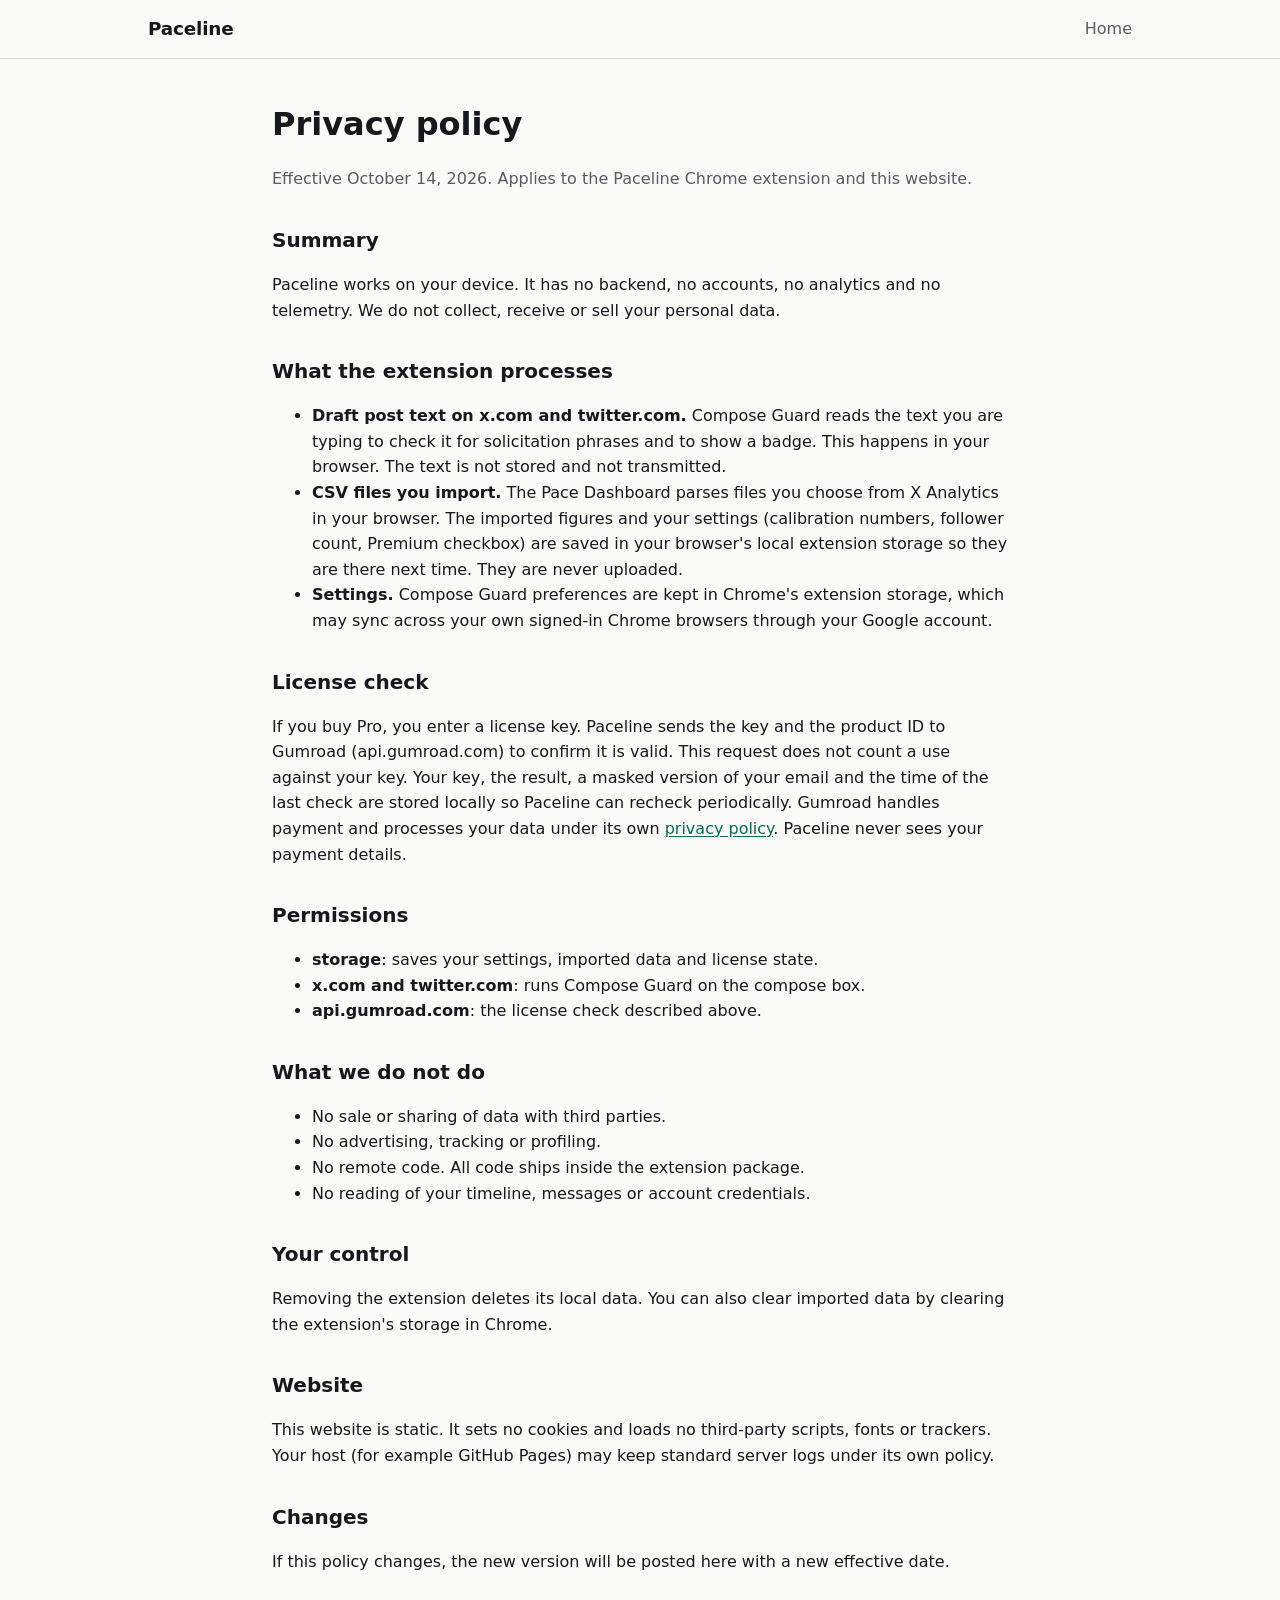
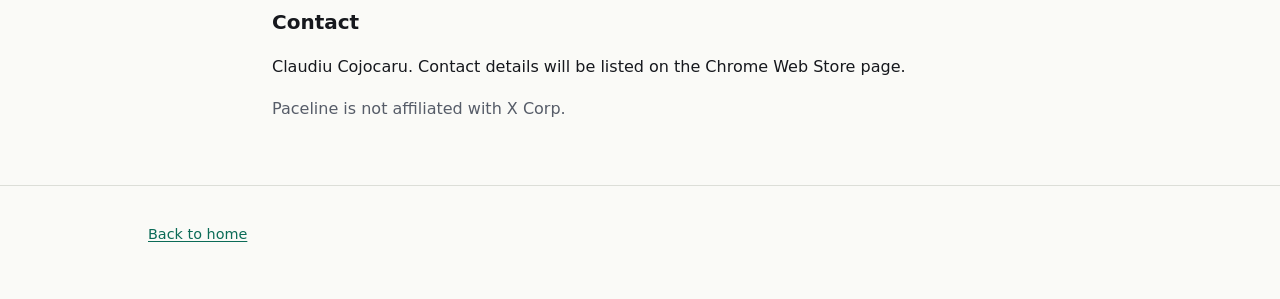
==== privacy.html @ 4dde1432 "Paceline landing page" ====
<!doctype html>
<html lang="en">
<head>
  <meta charset="utf-8">
  <meta name="viewport" content="width=device-width, initial-scale=1">
  <title>Privacy policy | Paceline</title>
  <meta name="description" content="Privacy policy for the Paceline Chrome extension.">
  <link rel="stylesheet" href="styles.css">
</head>
<body>
<a class="skip" href="#main">Skip to content</a>
<header class="site">
  <div class="wrap">
    <a class="brand" href="./">Paceline</a>
    <nav aria-label="Main"><ul><li><a href="./">Home</a></li></ul></nav>
  </div>
</header>
<main id="main" class="wrap doc">
  <h1>Privacy policy</h1>
  <p class="meta">Effective October 14, 2026. Applies to the Paceline Chrome extension and this website.</p>

  <h2>Summary</h2>
  <p>Paceline works on your device. It has no backend, no accounts, no analytics and no telemetry. We do not collect, receive or sell your personal data.</p>

  <h2>What the extension processes</h2>
  <ul>
    <li><strong>Draft post text on x.com and twitter.com.</strong> Compose Guard reads the text you are typing to check it for solicitation phrases and to show a badge. This happens in your browser. The text is not stored and not transmitted.</li>
    <li><strong>CSV files you import.</strong> The Pace Dashboard parses files you choose from X Analytics in your browser. The imported figures and your settings (calibration numbers, follower count, Premium checkbox) are saved in your browser's local extension storage so they are there next time. They are never uploaded.</li>
    <li><strong>Settings.</strong> Compose Guard preferences are kept in Chrome's extension storage, which may sync across your own signed-in Chrome browsers through your Google account.</li>
  </ul>

  <h2>License check</h2>
  <p>If you buy Pro, you enter a license key. Paceline sends the key and the product ID to Gumroad (api.gumroad.com) to confirm it is valid. This request does not count a use against your key. Your key, the result, a masked version of your email and the time of the last check are stored locally so Paceline can recheck periodically. Gumroad handles payment and processes your data under its own <a href="https://gumroad.com/privacy">privacy policy</a>. Paceline never sees your payment details.</p>

  <h2>Permissions</h2>
  <ul>
    <li><strong>storage</strong>: saves your settings, imported data and license state.</li>
    <li><strong>x.com and twitter.com</strong>: runs Compose Guard on the compose box.</li>
    <li><strong>api.gumroad.com</strong>: the license check described above.</li>
  </ul>

  <h2>What we do not do</h2>
  <ul>
    <li>No sale or sharing of data with third parties.</li>
    <li>No advertising, tracking or profiling.</li>
    <li>No remote code. All code ships inside the extension package.</li>
    <li>No reading of your timeline, messages or account credentials.</li>
  </ul>

  <h2>Your control</h2>
  <p>Removing the extension deletes its local data. You can also clear imported data by clearing the extension's storage in Chrome.</p>

  <h2>Website</h2>
  <p>This website is static. It sets no cookies and loads no third-party scripts, fonts or trackers. Your host (for example GitHub Pages) may keep standard server logs under its own policy.</p>

  <h2>Changes</h2>
  <p>If this policy changes, the new version will be posted here with a new effective date.</p>

  <h2>Contact</h2>
  <p>Claudiu Cojocaru. Contact details will be listed on the Chrome Web Store page.</p>

  <p class="meta">Paceline is not affiliated with X Corp.</p>
</main>
<footer><div class="wrap"><p><a href="./">Back to home</a></p></div></footer>
</body>
</html>
---- styles.css ----
:root {
  --bg: #fafaf7;
  --fg: #16181d;
  --muted: #565c68;
  --line: #dcded8;
  --card: #ffffff;
  --accent: #0b6b57;
  --accent-fg: #ffffff;
  --warn: #8a5a00;
  --max: 64rem;
}
@media (prefers-color-scheme: dark) {
  :root {
    --bg: #101214; --fg: #eceee9; --muted: #a2a8b3; --line: #2a2e34;
    --card: #181b1f; --accent: #3fc3a4; --accent-fg: #06201a; --warn: #e5b04d;
  }
}
* { box-sizing: border-box; }
html { scroll-behavior: smooth; }
body {
  margin: 0; background: var(--bg); color: var(--fg);
  font: 1rem/1.6 system-ui, -apple-system, "Segoe UI", Roboto, sans-serif;
}
a { color: var(--accent); text-underline-offset: 2px; }
a:focus-visible, button:focus-visible, summary:focus-visible {
  outline: 3px solid var(--accent); outline-offset: 2px; border-radius: 4px;
}
.skip { position: absolute; left: -999px; top: 0; background: var(--card); padding: .5rem 1rem; z-index: 10; }
.skip:focus { left: 0; }
.wrap { max-width: var(--max); margin: 0 auto; padding: 0 1.25rem; }
header.site { border-bottom: 1px solid var(--line); }
header.site .wrap { display: flex; align-items: center; justify-content: space-between; gap: 1rem; padding-top: .9rem; padding-bottom: .9rem; flex-wrap: wrap; }
.brand { font-weight: 700; font-size: 1.15rem; color: var(--fg); text-decoration: none; letter-spacing: -.01em; }
nav ul { display: flex; gap: 1.1rem; list-style: none; margin: 0; padding: 0; flex-wrap: wrap; }
nav a { color: var(--muted); text-decoration: none; }
nav a:hover { color: var(--fg); text-decoration: underline; }
.hero { padding: 4rem 0 3rem; }
.hero h1 { font-size: clamp(1.9rem, 5vw, 3rem); line-height: 1.15; margin: 0 0 1rem; letter-spacing: -.02em; max-width: 24ch; }
.hero p.lead { font-size: 1.15rem; color: var(--muted); max-width: 40rem; margin: 0 0 1.75rem; }
.btn {
  display: inline-block; padding: .7rem 1.2rem; border-radius: 8px; font-weight: 600;
  background: var(--accent); color: var(--accent-fg); text-decoration: none; border: 2px solid var(--accent);
}
.btn.secondary { background: transparent; color: var(--accent); }
.btn + .btn { margin-left: .5rem; }
.note { font-size: .9rem; color: var(--muted); margin-top: 1rem; }
section { padding: 2.5rem 0; border-top: 1px solid var(--line); }
section h2 { font-size: 1.6rem; margin: 0 0 .5rem; letter-spacing: -.01em; }
section > .wrap > p.intro { color: var(--muted); max-width: 42rem; margin: 0 0 1.5rem; }
.grid { display: grid; gap: 1rem; grid-template-columns: repeat(auto-fit, minmax(14rem, 1fr)); }
.card { background: var(--card); border: 1px solid var(--line); border-radius: 12px; padding: 1.1rem 1.2rem; }
.card h3 { margin: 0 0 .35rem; font-size: 1.05rem; }
.card p { margin: 0; color: var(--muted); }
.card .num { display: inline-block; font-weight: 700; color: var(--accent); margin-bottom: .25rem; }
.tag { display: inline-block; font-size: .75rem; font-weight: 700; padding: .1rem .5rem; border-radius: 99px; border: 1px solid var(--line); color: var(--muted); vertical-align: middle; margin-left: .4rem; }
.price { font-size: 1.8rem; font-weight: 700; margin: .25rem 0 .75rem; }
.price small { font-size: .95rem; font-weight: 400; color: var(--muted); }
ul.checks { padding-left: 1.1rem; margin: .5rem 0 1rem; color: var(--muted); }
details { background: var(--card); border: 1px solid var(--line); border-radius: 10px; padding: .75rem 1rem; margin-bottom: .6rem; }
summary { cursor: pointer; font-weight: 600; }
details p { margin: .6rem 0 0; color: var(--muted); }
footer { border-top: 1px solid var(--line); padding: 2rem 0 3rem; color: var(--muted); font-size: .9rem; }
footer p { margin: .3rem 0; }
.doc { padding: 2.5rem 0 3rem; max-width: 46rem; }
.doc h1 { font-size: 2rem; margin: 0 0 .25rem; }
.doc h2 { font-size: 1.25rem; margin: 2rem 0 .5rem; }
.doc p, .doc li { color: var(--fg); }
.doc .meta { color: var(--muted); }
@media (max-width: 36rem) {
  .hero { padding-top: 2.5rem; }
  .btn + .btn { margin: .6rem 0 0; }
}
@media (prefers-reduced-motion: reduce) { html { scroll-behavior: auto; } }
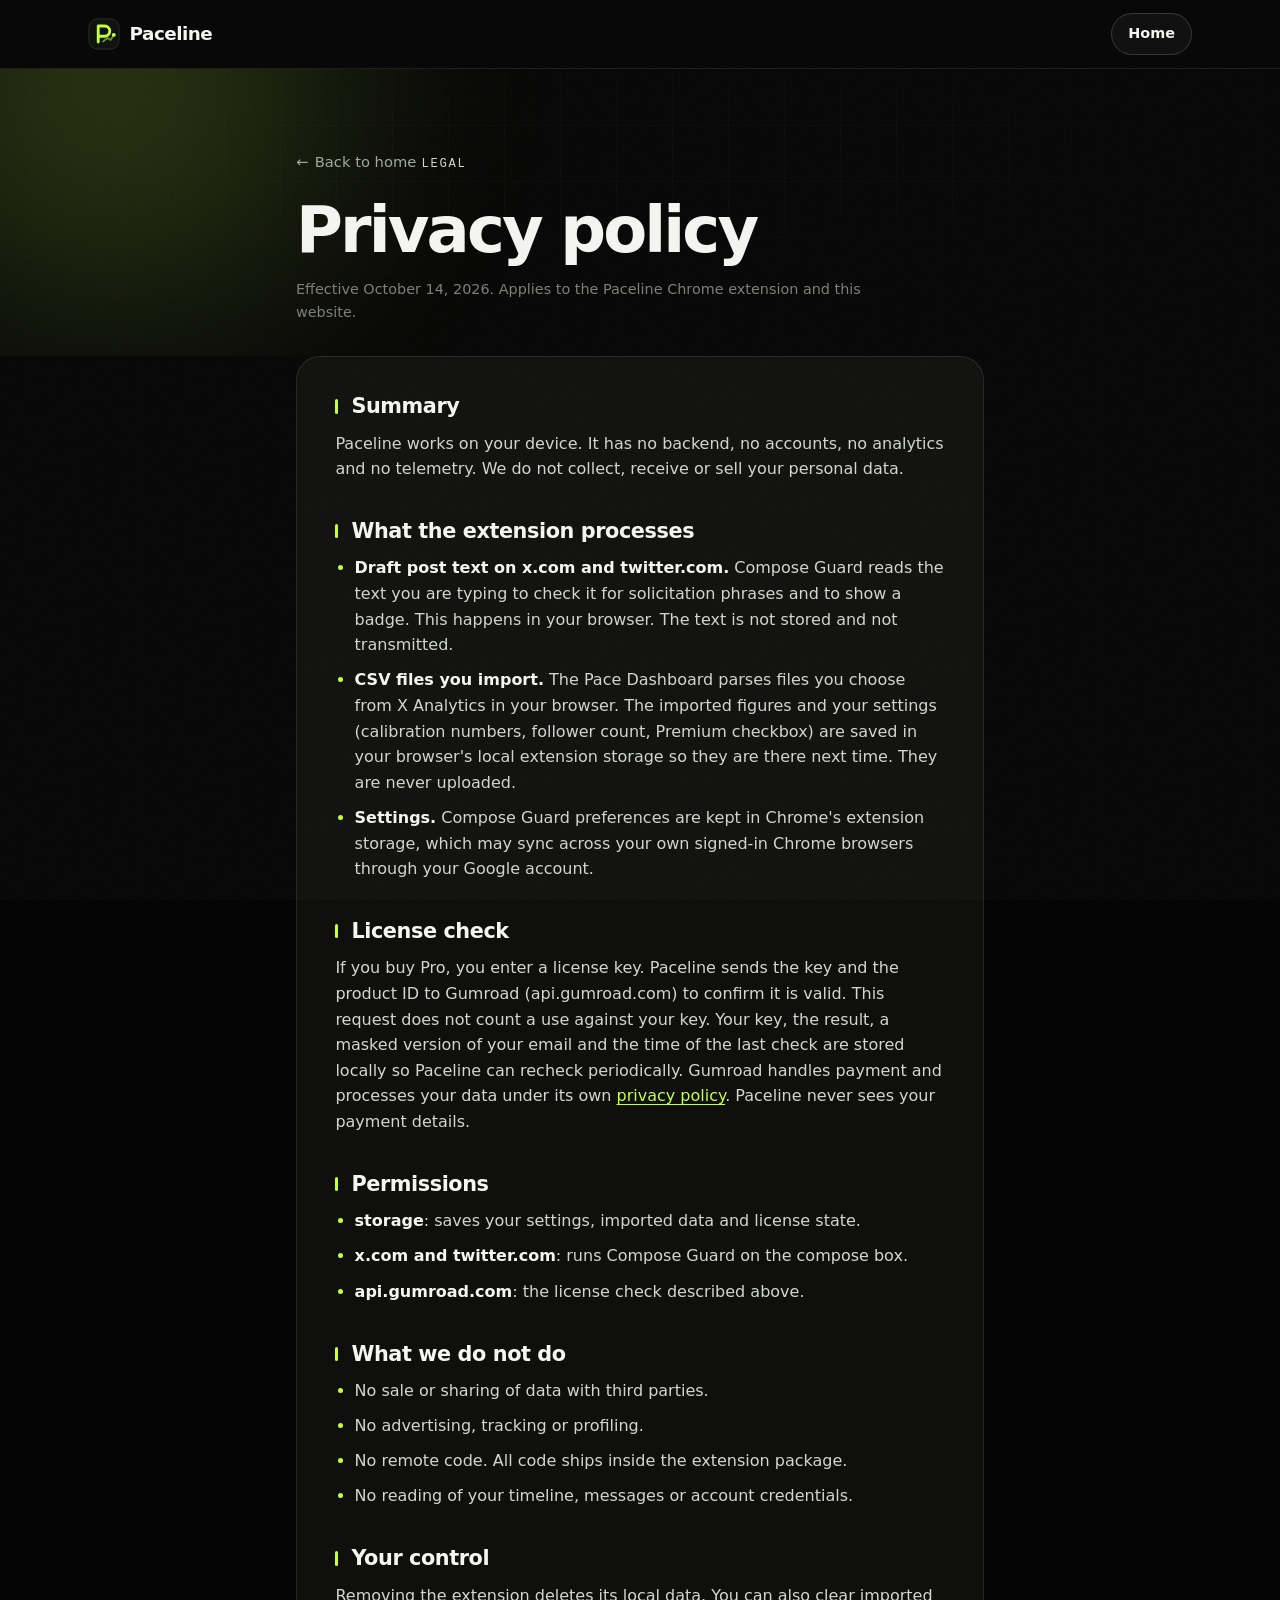
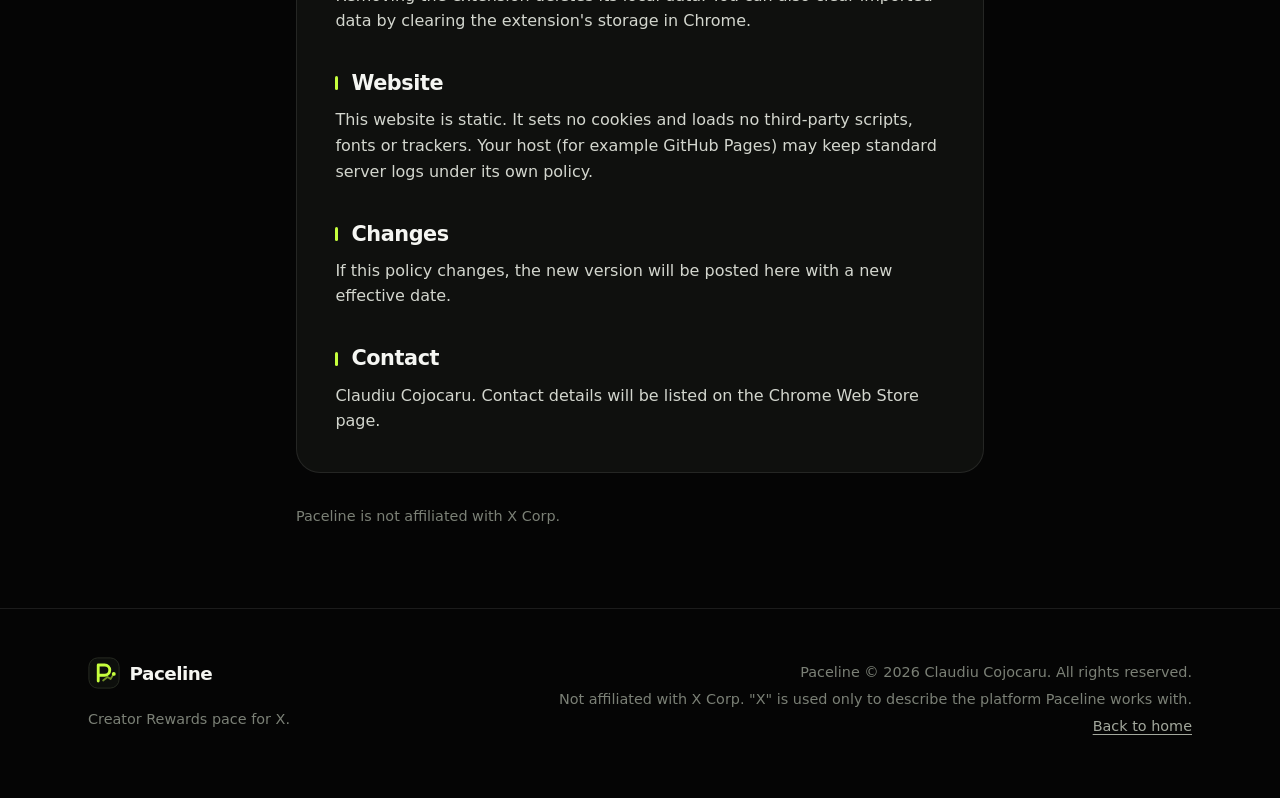
==== commit 5879a616: "Paceline redesign: motion design, mobile-first, Gumroad link" ====
--- a/privacy.html
+++ b/privacy.html
@@ -2,65 +2,102 @@
 <html lang="en">
 <head>
   <meta charset="utf-8">
-  <meta name="viewport" content="width=device-width, initial-scale=1">
+  <meta name="viewport" content="width=device-width, initial-scale=1, viewport-fit=cover">
   <title>Privacy policy | Paceline</title>
   <meta name="description" content="Privacy policy for the Paceline Chrome extension.">
+  <meta name="theme-color" content="#050505">
+  <meta property="og:title" content="Privacy policy | Paceline">
+  <meta property="og:description" content="Paceline works on your device. No backend, no accounts, no analytics, no telemetry.">
+  <link rel="icon" href="favicon.svg" type="image/svg+xml">
   <link rel="stylesheet" href="styles.css">
 </head>
 <body>
+<svg width="0" height="0" style="position:absolute" aria-hidden="true" focusable="false">
+  <defs>
+    <symbol id="pl-mark" viewBox="0 0 36 36">
+      <rect x="1" y="1" width="34" height="34" rx="10" fill="#0d0f0c" stroke="#2a2f25"/>
+      <path d="M11.5 27V9h7.25a5.75 5.75 0 0 1 0 11.5H11.5" fill="none" stroke="#c6ff3d" stroke-width="3.2" stroke-linecap="round" stroke-linejoin="round"/>
+      <path d="M17 26.5l5-4 3.4 2.2L29 19" fill="none" stroke="#c6ff3d" stroke-opacity=".55" stroke-width="2" stroke-linecap="round" stroke-linejoin="round"/>
+      <circle cx="29" cy="19" r="2.2" fill="#c6ff3d"/>
+    </symbol>
+  </defs>
+</svg>
 <a class="skip" href="#main">Skip to content</a>
-<header class="site">
-  <div class="wrap">
-    <a class="brand" href="./">Paceline</a>
-    <nav aria-label="Main"><ul><li><a href="./">Home</a></li></ul></nav>
+<header class="site scrolled">
+  <div class="wrap bar">
+    <a class="brand" href="./" aria-label="Paceline home"><svg class="brand-mark" aria-hidden="true"><use href="#pl-mark"/></svg><span>Paceline</span></a>
+    <a class="btn btn-sm btn-ghost" href="./">Home</a>
   </div>
 </header>
-<main id="main" class="wrap doc">
-  <h1>Privacy policy</h1>
-  <p class="meta">Effective October 14, 2026. Applies to the Paceline Chrome extension and this website.</p>
+<main id="main">
+  <div class="doc-hero">
+    <div class="glow g1" aria-hidden="true"></div>
+    <div class="grid-bg" aria-hidden="true"></div>
+    <div class="wrap doc" style="padding-bottom:0;position:relative">
+      <a class="back" href="./"><span aria-hidden="true">←</span> Back to home</a>
+      <p class="eyebrow">Legal</p>
+      <h1>Privacy policy</h1>
+      <p class="meta" style="margin-top:0">Effective October 14, 2026. Applies to the Paceline Chrome extension and this website.</p>
+    </div>
+  </div>
 
-  <h2>Summary</h2>
-  <p>Paceline works on your device. It has no backend, no accounts, no analytics and no telemetry. We do not collect, receive or sell your personal data.</p>
+  <div class="wrap doc">
+    <div class="doc-card">
+      <h2>Summary</h2>
+      <p>Paceline works on your device. It has no backend, no accounts, no analytics and no telemetry. We do not collect, receive or sell your personal data.</p>
 
-  <h2>What the extension processes</h2>
-  <ul>
-    <li><strong>Draft post text on x.com and twitter.com.</strong> Compose Guard reads the text you are typing to check it for solicitation phrases and to show a badge. This happens in your browser. The text is not stored and not transmitted.</li>
-    <li><strong>CSV files you import.</strong> The Pace Dashboard parses files you choose from X Analytics in your browser. The imported figures and your settings (calibration numbers, follower count, Premium checkbox) are saved in your browser's local extension storage so they are there next time. They are never uploaded.</li>
-    <li><strong>Settings.</strong> Compose Guard preferences are kept in Chrome's extension storage, which may sync across your own signed-in Chrome browsers through your Google account.</li>
-  </ul>
+      <h2>What the extension processes</h2>
+      <ul>
+        <li><strong>Draft post text on x.com and twitter.com.</strong> Compose Guard reads the text you are typing to check it for solicitation phrases and to show a badge. This happens in your browser. The text is not stored and not transmitted.</li>
+        <li><strong>CSV files you import.</strong> The Pace Dashboard parses files you choose from X Analytics in your browser. The imported figures and your settings (calibration numbers, follower count, Premium checkbox) are saved in your browser's local extension storage so they are there next time. They are never uploaded.</li>
+        <li><strong>Settings.</strong> Compose Guard preferences are kept in Chrome's extension storage, which may sync across your own signed-in Chrome browsers through your Google account.</li>
+      </ul>
 
-  <h2>License check</h2>
-  <p>If you buy Pro, you enter a license key. Paceline sends the key and the product ID to Gumroad (api.gumroad.com) to confirm it is valid. This request does not count a use against your key. Your key, the result, a masked version of your email and the time of the last check are stored locally so Paceline can recheck periodically. Gumroad handles payment and processes your data under its own <a href="https://gumroad.com/privacy">privacy policy</a>. Paceline never sees your payment details.</p>
+      <h2>License check</h2>
+      <p>If you buy Pro, you enter a license key. Paceline sends the key and the product ID to Gumroad (api.gumroad.com) to confirm it is valid. This request does not count a use against your key. Your key, the result, a masked version of your email and the time of the last check are stored locally so Paceline can recheck periodically. Gumroad handles payment and processes your data under its own <a href="https://gumroad.com/privacy">privacy policy</a>. Paceline never sees your payment details.</p>
 
-  <h2>Permissions</h2>
-  <ul>
-    <li><strong>storage</strong>: saves your settings, imported data and license state.</li>
-    <li><strong>x.com and twitter.com</strong>: runs Compose Guard on the compose box.</li>
-    <li><strong>api.gumroad.com</strong>: the license check described above.</li>
-  </ul>
+      <h2>Permissions</h2>
+      <ul>
+        <li><strong>storage</strong>: saves your settings, imported data and license state.</li>
+        <li><strong>x.com and twitter.com</strong>: runs Compose Guard on the compose box.</li>
+        <li><strong>api.gumroad.com</strong>: the license check described above.</li>
+      </ul>
 
-  <h2>What we do not do</h2>
-  <ul>
-    <li>No sale or sharing of data with third parties.</li>
-    <li>No advertising, tracking or profiling.</li>
-    <li>No remote code. All code ships inside the extension package.</li>
-    <li>No reading of your timeline, messages or account credentials.</li>
-  </ul>
+      <h2>What we do not do</h2>
+      <ul>
+        <li>No sale or sharing of data with third parties.</li>
+        <li>No advertising, tracking or profiling.</li>
+        <li>No remote code. All code ships inside the extension package.</li>
+        <li>No reading of your timeline, messages or account credentials.</li>
+      </ul>
 
-  <h2>Your control</h2>
-  <p>Removing the extension deletes its local data. You can also clear imported data by clearing the extension's storage in Chrome.</p>
+      <h2>Your control</h2>
+      <p>Removing the extension deletes its local data. You can also clear imported data by clearing the extension's storage in Chrome.</p>
 
-  <h2>Website</h2>
-  <p>This website is static. It sets no cookies and loads no third-party scripts, fonts or trackers. Your host (for example GitHub Pages) may keep standard server logs under its own policy.</p>
+      <h2>Website</h2>
+      <p>This website is static. It sets no cookies and loads no third-party scripts, fonts or trackers. Your host (for example GitHub Pages) may keep standard server logs under its own policy.</p>
 
-  <h2>Changes</h2>
-  <p>If this policy changes, the new version will be posted here with a new effective date.</p>
+      <h2>Changes</h2>
+      <p>If this policy changes, the new version will be posted here with a new effective date.</p>
 
-  <h2>Contact</h2>
-  <p>Claudiu Cojocaru. Contact details will be listed on the Chrome Web Store page.</p>
-
-  <p class="meta">Paceline is not affiliated with X Corp.</p>
+      <h2>Contact</h2>
+      <p>Claudiu Cojocaru. Contact details will be listed on the Chrome Web Store page.</p>
+    </div>
+    <p class="meta">Paceline is not affiliated with X Corp.</p>
+  </div>
 </main>
-<footer><div class="wrap"><p><a href="./">Back to home</a></p></div></footer>
+<footer class="site-foot">
+  <div class="wrap foot-grid">
+    <div>
+      <a class="brand" href="./" aria-label="Paceline home"><svg class="brand-mark" aria-hidden="true"><use href="#pl-mark"/></svg><span>Paceline</span></a>
+      <p class="foot-tag">Creator Rewards pace for X.</p>
+    </div>
+    <div class="foot-legal">
+      <p>Paceline &copy; 2026 Claudiu Cojocaru. All rights reserved.</p>
+      <p>Not affiliated with X Corp. "X" is used only to describe the platform Paceline works with.</p>
+      <p><a href="./">Back to home</a></p>
+    </div>
+  </div>
+</footer>
 </body>
 </html>
--- a/styles.css
+++ b/styles.css
@@ -1,73 +1,437 @@
+/* Paceline — site styles. No external fonts or assets. */
 :root {
-  --bg: #fafaf7;
-  --fg: #16181d;
-  --muted: #565c68;
-  --line: #dcded8;
-  --card: #ffffff;
-  --accent: #0b6b57;
-  --accent-fg: #ffffff;
-  --warn: #8a5a00;
-  --max: 64rem;
-}
-@media (prefers-color-scheme: dark) {
-  :root {
-    --bg: #101214; --fg: #eceee9; --muted: #a2a8b3; --line: #2a2e34;
-    --card: #181b1f; --accent: #3fc3a4; --accent-fg: #06201a; --warn: #e5b04d;
-  }
-}
-* { box-sizing: border-box; }
-html { scroll-behavior: smooth; }
+  --bg: #050505;
+  --bg-2: #0b0c0a;
+  --card: rgba(20, 22, 19, .72);
+  --card-solid: #121410;
+  --line: rgba(255, 255, 255, .09);
+  --line-2: rgba(255, 255, 255, .16);
+  --fg: #f5f6f2;
+  --muted: #a3a89d;
+  --dim: #7b8076;
+  --accent: #c6ff3d;
+  --accent-2: #7dff3d;
+  --accent-ink: #0b1200;
+  --warn: #ffb547;
+  --bad: #ff6b5e;
+  --ok: #c6ff3d;
+  --max: 72rem;
+  --radius: 20px;
+  --ease: cubic-bezier(.16, 1, .3, 1);
+  --font: Inter, ui-sans-serif, system-ui, -apple-system, "Segoe UI", Roboto, "Helvetica Neue", Arial, sans-serif;
+  --mono: ui-monospace, SFMono-Regular, Menlo, Consolas, monospace;
+}
+*, *::before, *::after { box-sizing: border-box; }
+html { scroll-behavior: smooth; -webkit-text-size-adjust: 100%; scroll-padding-top: 80px; }
 body {
   margin: 0; background: var(--bg); color: var(--fg);
-  font: 1rem/1.6 system-ui, -apple-system, "Segoe UI", Roboto, sans-serif;
-}
-a { color: var(--accent); text-underline-offset: 2px; }
-a:focus-visible, button:focus-visible, summary:focus-visible {
-  outline: 3px solid var(--accent); outline-offset: 2px; border-radius: 4px;
-}
-.skip { position: absolute; left: -999px; top: 0; background: var(--card); padding: .5rem 1rem; z-index: 10; }
-.skip:focus { left: 0; }
-.wrap { max-width: var(--max); margin: 0 auto; padding: 0 1.25rem; }
-header.site { border-bottom: 1px solid var(--line); }
-header.site .wrap { display: flex; align-items: center; justify-content: space-between; gap: 1rem; padding-top: .9rem; padding-bottom: .9rem; flex-wrap: wrap; }
-.brand { font-weight: 700; font-size: 1.15rem; color: var(--fg); text-decoration: none; letter-spacing: -.01em; }
-nav ul { display: flex; gap: 1.1rem; list-style: none; margin: 0; padding: 0; flex-wrap: wrap; }
-nav a { color: var(--muted); text-decoration: none; }
-nav a:hover { color: var(--fg); text-decoration: underline; }
-.hero { padding: 4rem 0 3rem; }
-.hero h1 { font-size: clamp(1.9rem, 5vw, 3rem); line-height: 1.15; margin: 0 0 1rem; letter-spacing: -.02em; max-width: 24ch; }
-.hero p.lead { font-size: 1.15rem; color: var(--muted); max-width: 40rem; margin: 0 0 1.75rem; }
+  font: 400 1rem/1.6 var(--font);
+  -webkit-font-smoothing: antialiased; text-rendering: optimizeLegibility;
+  overflow-x: clip;
+}
+body::before { /* film grain */
+  content: ""; position: fixed; inset: 0; pointer-events: none; z-index: 100; opacity: .05;
+  background-image: url("data:image/svg+xml,%3Csvg xmlns='http://www.w3.org/2000/svg' width='160' height='160'%3E%3Cfilter id='n'%3E%3CfeTurbulence type='fractalNoise' baseFrequency='.9' numOctaves='2' stitchTiles='stitch'/%3E%3C/filter%3E%3Crect width='100%25' height='100%25' filter='url(%23n)'/%3E%3C/svg%3E");
+}
+img, svg { display: block; max-width: 100%; }
+a { color: var(--accent); text-underline-offset: 3px; }
+a:hover { text-decoration-thickness: 2px; }
+:focus-visible { outline: 2px solid var(--accent); outline-offset: 3px; border-radius: 6px; }
+::selection { background: var(--accent); color: var(--accent-ink); }
+.skip { position: absolute; left: -999px; top: 8px; background: var(--accent); color: var(--accent-ink); padding: .6rem 1rem; z-index: 200; border-radius: 10px; font-weight: 700; }
+.skip:focus { left: 8px; }
+.wrap { max-width: var(--max); margin: 0 auto; padding: 0 1.5rem; }
+h1, h2, h3 { letter-spacing: -.03em; line-height: 1.08; margin: 0; }
+p { margin: 0; }
+
+/* progress bar */
+.progress { position: fixed; top: 0; left: 0; right: 0; height: 2px; z-index: 60; pointer-events: none; }
+.progress span { display: block; height: 100%; width: 100%; transform-origin: 0 50%; transform: scaleX(var(--p, 0)); background: linear-gradient(90deg, var(--accent-2), var(--accent)); box-shadow: 0 0 12px var(--accent); }
+
+/* header */
+header.site { position: sticky; top: 0; z-index: 50; transition: background .4s var(--ease), border-color .4s, backdrop-filter .4s; border-bottom: 1px solid transparent; }
+header.site::before { content: ""; position: absolute; inset: 0; z-index: -1; background: rgba(5, 5, 5, .72); -webkit-backdrop-filter: saturate(160%) blur(16px); backdrop-filter: saturate(160%) blur(16px); opacity: 0; transition: opacity .4s var(--ease); pointer-events: none; }
+header.site.scrolled { border-bottom-color: var(--line); }
+header.site.scrolled::before { opacity: 1; }
+/* backdrop-filter lives on ::before so the fixed mobile menu is not trapped inside the header box */
+.bar { display: flex; align-items: center; justify-content: space-between; gap: 1rem; height: 68px; }
+.brand { display: inline-flex; align-items: center; gap: .6rem; color: var(--fg); text-decoration: none; font-weight: 750; font-size: 1.15rem; letter-spacing: -.03em; }
+.brand-mark { width: 32px; height: 32px; transition: transform .5s var(--ease); }
+.brand:hover .brand-mark { transform: rotate(-8deg) scale(1.06); }
+.nav { display: flex; align-items: center; gap: 1.75rem; }
+.nav ul { display: flex; gap: 1.6rem; list-style: none; margin: 0; padding: 0; }
+.nav ul a { position: relative; color: var(--muted); text-decoration: none; font-size: .94rem; font-weight: 500; transition: color .2s; }
+.nav ul a::after { content: ""; position: absolute; left: 0; right: 0; bottom: -6px; height: 1.5px; background: var(--accent); transform: scaleX(0); transform-origin: left; transition: transform .35s var(--ease); }
+.nav ul a:hover, .nav ul a.active { color: var(--fg); }
+.nav ul a:hover::after, .nav ul a.active::after { transform: scaleX(1); }
+.menu-btn { display: none; width: 44px; height: 44px; border-radius: 12px; border: 1px solid var(--line-2); background: rgba(255,255,255,.03); cursor: pointer; position: relative; }
+.menu-btn span { position: absolute; left: 12px; right: 12px; height: 2px; background: var(--fg); border-radius: 2px; transition: transform .35s var(--ease), top .35s var(--ease); }
+.menu-btn span:nth-child(1) { top: 17px; }
+.menu-btn span:nth-child(2) { top: 25px; }
+.menu-btn[aria-expanded="true"] span:nth-child(1) { top: 21px; transform: rotate(45deg); }
+.menu-btn[aria-expanded="true"] span:nth-child(2) { top: 21px; transform: rotate(-45deg); }
+
+/* buttons */
 .btn {
-  display: inline-block; padding: .7rem 1.2rem; border-radius: 8px; font-weight: 600;
-  background: var(--accent); color: var(--accent-fg); text-decoration: none; border: 2px solid var(--accent);
-}
-.btn.secondary { background: transparent; color: var(--accent); }
-.btn + .btn { margin-left: .5rem; }
-.note { font-size: .9rem; color: var(--muted); margin-top: 1rem; }
-section { padding: 2.5rem 0; border-top: 1px solid var(--line); }
-section h2 { font-size: 1.6rem; margin: 0 0 .5rem; letter-spacing: -.01em; }
-section > .wrap > p.intro { color: var(--muted); max-width: 42rem; margin: 0 0 1.5rem; }
-.grid { display: grid; gap: 1rem; grid-template-columns: repeat(auto-fit, minmax(14rem, 1fr)); }
-.card { background: var(--card); border: 1px solid var(--line); border-radius: 12px; padding: 1.1rem 1.2rem; }
-.card h3 { margin: 0 0 .35rem; font-size: 1.05rem; }
-.card p { margin: 0; color: var(--muted); }
-.card .num { display: inline-block; font-weight: 700; color: var(--accent); margin-bottom: .25rem; }
-.tag { display: inline-block; font-size: .75rem; font-weight: 700; padding: .1rem .5rem; border-radius: 99px; border: 1px solid var(--line); color: var(--muted); vertical-align: middle; margin-left: .4rem; }
-.price { font-size: 1.8rem; font-weight: 700; margin: .25rem 0 .75rem; }
-.price small { font-size: .95rem; font-weight: 400; color: var(--muted); }
-ul.checks { padding-left: 1.1rem; margin: .5rem 0 1rem; color: var(--muted); }
-details { background: var(--card); border: 1px solid var(--line); border-radius: 10px; padding: .75rem 1rem; margin-bottom: .6rem; }
-summary { cursor: pointer; font-weight: 600; }
-details p { margin: .6rem 0 0; color: var(--muted); }
-footer { border-top: 1px solid var(--line); padding: 2rem 0 3rem; color: var(--muted); font-size: .9rem; }
-footer p { margin: .3rem 0; }
-.doc { padding: 2.5rem 0 3rem; max-width: 46rem; }
-.doc h1 { font-size: 2rem; margin: 0 0 .25rem; }
-.doc h2 { font-size: 1.25rem; margin: 2rem 0 .5rem; }
-.doc p, .doc li { color: var(--fg); }
-.doc .meta { color: var(--muted); }
-@media (max-width: 36rem) {
-  .hero { padding-top: 2.5rem; }
-  .btn + .btn { margin: .6rem 0 0; }
-}
-@media (prefers-reduced-motion: reduce) { html { scroll-behavior: auto; } }
+  --mx: 0px; --my: 0px;
+  position: relative; display: inline-flex; align-items: center; justify-content: center; gap: .5rem;
+  min-height: 48px; padding: .8rem 1.35rem; border-radius: 999px; font-weight: 650; font-size: .98rem;
+  background: var(--accent); color: var(--accent-ink); text-decoration: none; border: 1px solid var(--accent);
+  overflow: hidden; isolation: isolate; transform: translate(var(--mx), var(--my));
+  transition: transform .35s var(--ease), box-shadow .35s var(--ease), background .25s, color .25s;
+  box-shadow: 0 0 0 0 rgba(198, 255, 61, 0);
+}
+.btn:hover { box-shadow: 0 10px 40px -8px rgba(198, 255, 61, .55); text-decoration: none; }
+.btn:active { transform: translate(var(--mx), var(--my)) scale(.97); }
+.btn span[aria-hidden] { transition: transform .35s var(--ease); }
+.btn:hover span[aria-hidden] { transform: translateX(4px); }
+.btn-shine::before { content: ""; position: absolute; inset: 0; z-index: -1; background: linear-gradient(110deg, transparent 30%, rgba(255,255,255,.65) 50%, transparent 70%); transform: translateX(-120%); transition: transform .9s var(--ease); }
+.btn-shine:hover::before { transform: translateX(120%); }
+.btn-ghost { background: rgba(255,255,255,.04); color: var(--fg); border-color: var(--line-2); }
+.btn-ghost:hover { background: rgba(255,255,255,.09); box-shadow: none; border-color: rgba(255,255,255,.3); }
+.btn-sm { min-height: 40px; padding: .5rem 1rem; font-size: .9rem; }
+.btn-block { width: 100%; }
+
+/* hero */
+.hero { position: relative; padding: clamp(3rem, 8vw, 6.5rem) 0 clamp(3rem, 7vw, 5.5rem); overflow: hidden; }
+.glow { position: absolute; border-radius: 50%; filter: blur(80px); pointer-events: none; will-change: transform; }
+.g1 { width: 46rem; height: 46rem; left: -16rem; top: -22rem; background: radial-gradient(circle, rgba(198,255,61,.22), transparent 65%); }
+.g2 { width: 38rem; height: 38rem; right: -14rem; top: 6rem; background: radial-gradient(circle, rgba(61,255,176,.13), transparent 65%); }
+.grid-bg { position: absolute; inset: 0; pointer-events: none; opacity: .5;
+  background-image: linear-gradient(rgba(255,255,255,.045) 1px, transparent 1px), linear-gradient(90deg, rgba(255,255,255,.045) 1px, transparent 1px);
+  background-size: 56px 56px;
+  -webkit-mask-image: radial-gradient(ellipse 70% 60% at 50% 30%, #000 30%, transparent 75%); mask-image: radial-gradient(ellipse 70% 60% at 50% 30%, #000 30%, transparent 75%); }
+.hero-grid { position: relative; display: grid; grid-template-columns: 1.08fr .92fr; gap: clamp(2rem, 5vw, 4.5rem); align-items: center; }
+.pill { display: inline-flex; align-items: center; gap: .55rem; padding: .42rem .85rem .42rem .7rem; border-radius: 999px; border: 1px solid var(--line-2); background: rgba(255,255,255,.04); font-size: .85rem; font-weight: 550; color: var(--fg); margin-bottom: 1.5rem; }
+.x-ico { width: 14px; height: 14px; flex: none; color: var(--fg); }
+.pill-sep { width: 1px; height: 14px; background: var(--line-2); }
+.pill-muted { color: var(--muted); }
+.headline { font-size: clamp(2.35rem, 4.9vw, 4.1rem); font-weight: 750; letter-spacing: -.045em; line-height: 1.04; max-width: 17ch; margin-bottom: 1.4rem; text-wrap: balance; }
+.headline .w { display: inline-block; white-space: nowrap; }
+.headline .w > span { display: inline-block; }
+.headline .hl { background: linear-gradient(100deg, #eaffb0, var(--accent) 55%, var(--accent-2)); -webkit-background-clip: text; background-clip: text; color: transparent; }
+.lead { font-size: clamp(1.05rem, 1.6vw, 1.22rem); color: var(--muted); max-width: 36rem; margin-bottom: 2rem; line-height: 1.6; }
+.cta-row { display: flex; flex-wrap: wrap; gap: .75rem; }
+.cta-row.center { justify-content: center; }
+.note { font-size: .88rem; color: var(--dim); margin-top: 1.4rem; }
+
+/* hero visual */
+.hero-visual { position: relative; }
+.pace-card { position: relative; border-radius: 26px; padding: 1.4rem; background: linear-gradient(180deg, rgba(28,31,25,.9), rgba(12,13,11,.92)); border: 1px solid var(--line-2); box-shadow: 0 40px 120px -30px rgba(0,0,0,.9), 0 0 0 1px rgba(198,255,61,.04) inset, 0 1px 0 rgba(255,255,255,.08) inset; transform-style: preserve-3d; }
+.pace-card::before { content: ""; position: absolute; inset: -1px; border-radius: inherit; padding: 1px; background: linear-gradient(140deg, rgba(198,255,61,.5), transparent 35%, transparent 70%, rgba(198,255,61,.25)); -webkit-mask: linear-gradient(#000 0 0) content-box, linear-gradient(#000 0 0); -webkit-mask-composite: xor; mask-composite: exclude; pointer-events: none; }
+.pc-head, .dash-head { display: flex; justify-content: space-between; align-items: center; gap: .5rem; margin-bottom: 1.1rem; }
+.pc-title { display: inline-flex; align-items: center; gap: .5rem; font-weight: 650; font-size: .95rem; }
+.mini-mark { width: 22px; height: 22px; }
+.demo-tag { font-family: var(--mono); font-size: .7rem; letter-spacing: .06em; text-transform: uppercase; color: var(--muted); border: 1px dashed var(--line-2); padding: .2rem .5rem; border-radius: 6px; }
+.pc-body { display: grid; grid-template-columns: auto 1fr; gap: 1.3rem; align-items: center; }
+.ring-wrap { position: relative; width: 132px; height: 132px; }
+.ring { width: 100%; height: 100%; transform: rotate(-90deg); }
+.ring circle { fill: none; stroke-width: 10; }
+.ring-track { stroke: rgba(255,255,255,.07); }
+.ring-fill { stroke: url(#ringGrad); stroke-linecap: round; stroke-dasharray: 326.73px; stroke-dashoffset: 89.85px; filter: drop-shadow(0 0 6px rgba(198,255,61,.55)); }
+.js .ring-fill { stroke-dashoffset: 326.73px; transition: stroke-dashoffset 2.2s var(--ease); }
+.js .is-in .ring-fill, .js .ring-fill.go { stroke-dashoffset: 89.85px; }
+.ring-center { position: absolute; inset: 0; display: grid; place-content: center; text-align: center; }
+.ring-center strong { font-size: 1.85rem; font-weight: 750; letter-spacing: -.04em; line-height: 1; font-variant-numeric: tabular-nums; }
+.ring-center small { color: var(--muted); font-size: .75rem; margin-top: .25rem; }
+.pc-label { color: var(--muted); font-size: .82rem; }
+.pc-big { font-size: clamp(1.45rem, 2.6vw, 1.9rem); font-weight: 750; letter-spacing: -.04em; font-variant-numeric: tabular-nums; margin: .15rem 0 .65rem; line-height: 1.1; }
+.pc-of { color: var(--dim); font-weight: 500; font-size: .62em; letter-spacing: -.01em; }
+.chip { display: inline-flex; align-items: center; gap: .45rem; font-size: .8rem; font-weight: 600; padding: .32rem .7rem; border-radius: 999px; }
+.chip-accent { background: rgba(198,255,61,.12); color: var(--accent); border: 1px solid rgba(198,255,61,.3); }
+.dot { width: 7px; height: 7px; border-radius: 50%; background: currentColor; box-shadow: 0 0 0 0 currentColor; animation: ping 2s infinite; flex: none; }
+.dot.ok { color: var(--ok); }
+@keyframes ping { 0% { box-shadow: 0 0 0 0 rgba(198,255,61,.6); } 70%, 100% { box-shadow: 0 0 0 8px rgba(198,255,61,0); } }
+.pc-sub { color: var(--dim); font-size: .78rem; margin-top: .55rem; }
+.spark { width: 100%; height: 70px; margin: 1.2rem 0 .9rem; overflow: hidden; }
+.spark-line { fill: none; stroke: var(--accent); stroke-width: 2; stroke-linejoin: round; stroke-linecap: round; }
+.spark-area { fill: url(#sparkFill); }
+.js .spark-line { stroke-dasharray: 1; stroke-dashoffset: 1; transition: stroke-dashoffset 2.4s var(--ease) .4s; }
+.js .is-in .spark-line { stroke-dashoffset: 0; }
+.js .spark-area { opacity: 0; transition: opacity 1.4s ease 1.4s; }
+.js .is-in .spark-area { opacity: 1; }
+.pc-foot { display: flex; justify-content: space-between; gap: 1rem; flex-wrap: wrap; font-size: .82rem; color: var(--muted); border-top: 1px solid var(--line); padding-top: .9rem; }
+.pc-foot b { color: var(--fg); font-variant-numeric: tabular-nums; }
+.neg { color: var(--warn) !important; }
+.float-badge { position: absolute; display: inline-flex; align-items: center; gap: .5rem; padding: .55rem .85rem; border-radius: 999px; font-size: .8rem; font-weight: 600; background: rgba(18,20,16,.88); border: 1px solid var(--line-2); box-shadow: 0 20px 50px -20px #000; -webkit-backdrop-filter: blur(10px); backdrop-filter: blur(10px); animation: floaty 6s ease-in-out infinite; white-space: nowrap; }
+.fb1 { left: -1.6rem; bottom: -1.3rem; color: var(--accent); }
+.fb2 { right: -1rem; top: -1.1rem; animation-delay: -3s; }
+@keyframes floaty { 0%, 100% { transform: translateY(0); } 50% { transform: translateY(-10px); } }
+
+/* marquee */
+.marquee { border-block: 1px solid var(--line); overflow: hidden; padding: 1.1rem 0; background: var(--bg-2); -webkit-mask-image: linear-gradient(90deg, transparent, #000 10%, #000 90%, transparent); mask-image: linear-gradient(90deg, transparent, #000 10%, #000 90%, transparent); }
+.marquee-track { display: flex; align-items: center; gap: 2rem; width: max-content; animation: marquee 38s linear infinite; }
+.marquee:hover .marquee-track { animation-play-state: paused; }
+.marquee span { color: var(--muted); font-weight: 550; font-size: .95rem; white-space: nowrap; }
+.marquee i { width: 6px; height: 6px; border-radius: 50%; background: var(--accent); flex: none; }
+@keyframes marquee { to { transform: translateX(-50%); } }
+
+/* sections */
+.section { position: relative; padding: clamp(4.5rem, 10vw, 8rem) 0; }
+.sec-head { max-width: 44rem; margin-bottom: clamp(2.2rem, 5vw, 3.5rem); }
+.sec-head.center { margin-inline: auto; text-align: center; }
+.eyebrow { display: inline-block; font-family: var(--mono); font-size: .76rem; letter-spacing: .14em; text-transform: uppercase; color: var(--accent); margin-bottom: 1rem; }
+.section h2, .cta-band h2 { font-size: clamp(2rem, 4.6vw, 3.4rem); font-weight: 740; letter-spacing: -.04em; margin-bottom: 1rem; text-wrap: balance; }
+.intro { color: var(--muted); font-size: clamp(1rem, 1.4vw, 1.12rem); max-width: 42rem; }
+.sec-head.center .intro { margin-inline: auto; }
+
+/* gates */
+.gates { display: grid; grid-template-columns: repeat(4, 1fr); gap: 1rem; }
+.gate { position: relative; padding: 1.5rem; border-radius: var(--radius); background: var(--card); border: 1px solid var(--line); overflow: hidden; transition: border-color .35s, transform .5s var(--ease), background .35s; }
+.gate:hover { border-color: var(--line-2); transform: translateY(-4px); background: rgba(26,29,24,.8); }
+.gate::after { content: ""; position: absolute; inset: auto -40% -60% auto; width: 80%; height: 80%; background: radial-gradient(circle, rgba(198,255,61,.12), transparent 70%); opacity: 0; transition: opacity .5s; pointer-events: none; }
+.gate:hover::after { opacity: 1; }
+.gate-top { display: flex; justify-content: space-between; align-items: center; margin-bottom: 2.2rem; }
+.gate-num { font-family: var(--mono); font-size: .78rem; color: var(--dim); }
+.gate-ico { width: 26px; height: 26px; color: var(--accent); }
+.gate h3 { font-size: 1.2rem; font-weight: 680; margin-bottom: .55rem; letter-spacing: -.02em; }
+.gate p { color: var(--muted); font-size: .94rem; }
+.gate .gate-stat { font-size: clamp(2rem, 3.2vw, 2.6rem); font-weight: 760; color: var(--fg); letter-spacing: -.05em; line-height: 1; margin-bottom: .3rem; font-variant-numeric: tabular-nums; }
+.gate-hero { background: linear-gradient(160deg, rgba(198,255,61,.1), rgba(20,22,19,.75) 55%); border-color: rgba(198,255,61,.25); }
+.gate-hero .gate-stat { color: var(--accent); }
+.meter { height: 4px; border-radius: 4px; background: rgba(255,255,255,.07); margin-top: 1.2rem; overflow: hidden; }
+.meter span { display: block; height: 100%; width: 100%; background: linear-gradient(90deg, var(--accent-2), var(--accent)); transform-origin: left; }
+.js .meter span { transform: scaleX(0); transition: transform 2.2s var(--ease) .4s; }
+.js .is-in .meter span { transform: scaleX(1); }
+.callout { display: flex; gap: .9rem; align-items: flex-start; margin-top: 1.25rem; padding: 1.1rem 1.25rem; border-radius: 16px; border: 1px solid rgba(255,181,71,.28); background: rgba(255,181,71,.06); color: #ffe2b5; }
+.callout svg { width: 22px; height: 22px; color: var(--warn); flex: none; margin-top: .1rem; }
+.callout strong { color: var(--warn); }
+
+/* features */
+.feature { display: grid; grid-template-columns: .9fr 1.1fr; gap: clamp(2rem, 6vw, 5rem); align-items: center; }
+.feature + .feature { margin-top: clamp(4rem, 9vw, 7rem); }
+.feature-rev .feature-copy { order: 2; }
+.feature-title { display: flex; align-items: center; flex-wrap: wrap; gap: .7rem; font-size: clamp(1.6rem, 3vw, 2.25rem); font-weight: 720; margin-bottom: 1rem; }
+.feature-copy > p { color: var(--muted); font-size: 1.04rem; }
+.tag { font-family: var(--mono); font-size: .72rem; font-weight: 600; letter-spacing: .08em; text-transform: uppercase; padding: .28rem .6rem; border-radius: 999px; }
+.tag-free { color: var(--fg); border: 1px solid var(--line-2); background: rgba(255,255,255,.05); }
+.tag-pro { color: var(--accent-ink); background: var(--accent); }
+.ticks { list-style: none; padding: 0; margin: 1.4rem 0 0; display: grid; gap: .7rem; }
+.ticks li { position: relative; padding-left: 1.9rem; color: var(--fg); font-size: .97rem; }
+.ticks li::before { content: ""; position: absolute; left: 0; top: .2rem; width: 1.2rem; height: 1.2rem; border-radius: 50%; background: rgba(198,255,61,.14) url("data:image/svg+xml,%3Csvg xmlns='http://www.w3.org/2000/svg' viewBox='0 0 20 20'%3E%3Cpath d='M5.5 10.5l3 3 6-7' fill='none' stroke='%23c6ff3d' stroke-width='2.2' stroke-linecap='round' stroke-linejoin='round'/%3E%3C/svg%3E") center/70% no-repeat; }
+.mock-caption { margin-top: .8rem; font-size: .78rem; color: var(--dim); text-align: center; }
+
+/* composer mock */
+.composer { border-radius: 22px; background: #000; border: 1px solid #2f3336; padding: 1rem 1.1rem 1.1rem; box-shadow: 0 40px 100px -40px rgba(198,255,61,.25), 0 30px 80px -30px #000; }
+.cmp-head { display: flex; justify-content: space-between; align-items: center; color: #e7e9ea; font-size: .88rem; margin-bottom: .9rem; }
+.cmp-close { width: 32px; height: 32px; display: grid; place-items: center; border-radius: 50%; font-size: .9rem; }
+.cmp-site { display: inline-flex; align-items: center; gap: .4rem; color: #71767b; font-size: .8rem; }
+.cmp-site .x-ico { color: #e7e9ea; }
+.cmp-drafts { color: #e7e9ea; font-weight: 700; font-size: .85rem; }
+.cmp-replying { color: #71767b; font-size: .88rem; margin: 0 0 .5rem 3.4rem; }
+.cmp-replying span { color: #1d9bf0; }
+.cmp-row { display: flex; gap: .8rem; }
+.avatar { width: 40px; height: 40px; border-radius: 50%; flex: none; background: radial-gradient(circle at 30% 30%, #e8ff9a, #5a8f00); }
+.cmp-text { min-height: 6.6em; font-size: 1.14rem; line-height: 1.45; color: #e7e9ea; padding-top: .35rem; overflow-wrap: anywhere; }
+.cmp-typed mark { background: rgba(255,107,94,.22); color: #ffb1a9; border-radius: 4px; padding: 0 .1em; }
+.caret { display: inline-block; width: 2px; height: 1.15em; background: #1d9bf0; vertical-align: -.2em; margin-left: 1px; animation: blink 1s steps(2) infinite; }
+@keyframes blink { 50% { opacity: 0; } }
+.cmp-foot { display: flex; justify-content: space-between; align-items: flex-end; gap: .75rem; border-top: 1px solid #2f3336; padding-top: .85rem; margin-top: .6rem; }
+.guard { position: relative; min-width: 0; }
+.guard-badge { display: inline-flex; align-items: center; gap: .45rem; padding: .4rem .75rem; border-radius: 999px; font-size: .82rem; font-weight: 650; border: 1px solid; transition: background .4s, color .4s, border-color .4s; max-width: 100%; }
+.guard-badge.pop { animation: pop .5s var(--ease); }
+@keyframes pop { 0% { transform: scale(.85); opacity: .4; } 60% { transform: scale(1.06); } 100% { transform: scale(1); opacity: 1; } }
+.guard-text { overflow-wrap: anywhere; }
+.guard-ico { width: 8px; height: 8px; border-radius: 50%; background: currentColor; flex: none; }
+.guard-badge.ok { color: var(--ok); background: rgba(198,255,61,.1); border-color: rgba(198,255,61,.35); }
+.guard-badge.warn { color: #ffcf8a; background: rgba(255,181,71,.12); border-color: rgba(255,181,71,.45); }
+.guard-badge.bad { color: #ffb1a9; background: rgba(255,107,94,.12); border-color: rgba(255,107,94,.45); }
+.guard-badge.idle { color: #a3a89d; background: rgba(255,255,255,.04); border-color: #2f3336; }
+.guard-tip[hidden] { display: none !important; }
+.guard-tip { display: block; margin-top: .55rem; font-size: .8rem; color: #c9ccc4; background: #16181c; border: 1px solid #2f3336; border-radius: 10px; padding: .45rem .7rem; animation: pop .5s var(--ease); }
+.cmp-post { flex: none; background: #eff3f4; color: #0f1419; font-weight: 700; font-size: .9rem; padding: .5rem 1.1rem; border-radius: 999px; }
+
+/* dashboard mock */
+.dash { border-radius: 22px; padding: 1.3rem; background: linear-gradient(180deg, rgba(24,27,22,.95), rgba(10,11,9,.95)); border: 1px solid var(--line-2); box-shadow: 0 40px 100px -40px rgba(198,255,61,.2), 0 30px 80px -30px #000; }
+.tiles { display: grid; grid-template-columns: repeat(4, 1fr); gap: .6rem; margin-bottom: 1.2rem; }
+.tile { padding: .75rem .8rem; border-radius: 14px; background: rgba(255,255,255,.035); border: 1px solid var(--line); min-width: 0; }
+.tile p { font-size: .72rem; color: var(--muted); line-height: 1.3; margin-bottom: .35rem; }
+.tile b { font-size: 1.12rem; font-weight: 720; letter-spacing: -.03em; font-variant-numeric: tabular-nums; white-space: nowrap; }
+.tile small { font-size: .7rem; color: var(--muted); font-weight: 500; }
+.chart { position: relative; height: 170px; border-radius: 14px; background: rgba(255,255,255,.02); border: 1px solid var(--line); padding: 10px 10px 0; overflow: hidden; }
+.chart-target { position: absolute; left: 0; right: 0; top: 14px; border-top: 1px dashed rgba(198,255,61,.5); z-index: 2; }
+.chart-target span { position: absolute; right: 8px; top: -9px; font-family: var(--mono); font-size: .68rem; color: var(--accent); background: #0d0f0b; padding: 0 .3rem; }
+.bars { position: absolute; left: 10px; bottom: 0; width: calc(70% - 10px); height: calc(100% - 24px); display: flex; align-items: flex-end; gap: 2px; }
+.bars i { flex: 1; min-width: 0; border-radius: 2px 2px 0 0; background: linear-gradient(180deg, var(--accent), rgba(125,255,61,.25)); height: var(--h); transform-origin: bottom; }
+.bars i.dead { background: rgba(255,255,255,.12); }
+.bars i.out { background: rgba(255,181,71,.6); }
+.js .bars i { transform: scaleY(0); transition: transform .9s var(--ease); transition-delay: var(--dl); }
+.js .is-in .bars i { transform: scaleY(1); }
+.proj { position: absolute; inset: 14px 0 0 0; width: 100%; height: calc(100% - 14px); }
+.proj path { fill: none; stroke: var(--accent); stroke-width: 2; stroke-dasharray: 5 5; vector-effect: non-scaling-stroke; }
+.js .proj { opacity: 0; transition: opacity 1s ease 1.6s; }
+.js .is-in .proj { opacity: 1; }
+.est-marker { position: absolute; right: 10px; top: 26px; font-size: .7rem; font-weight: 650; color: var(--accent-ink); background: var(--accent); padding: .15rem .45rem; border-radius: 6px; z-index: 3; }
+.js .est-marker { opacity: 0; transform: translateY(6px); transition: all .6s var(--ease) 2.2s; }
+.js .is-in .est-marker { opacity: 1; transform: none; }
+.chart-axis { display: flex; justify-content: space-between; font-family: var(--mono); font-size: .66rem; color: var(--dim); margin-top: .5rem; padding: 0 .2rem; }
+
+/* pricing */
+.plans { display: grid; grid-template-columns: repeat(2, minmax(0, 1fr)); gap: 1.25rem; max-width: 52rem; margin: 0 auto; }
+.plan { position: relative; padding: 2rem; border-radius: 24px; background: var(--card); border: 1px solid var(--line); display: flex; flex-direction: column; transition: transform .5s var(--ease), border-color .3s; transform-style: preserve-3d; }
+.plan h3 { font-size: 1.15rem; font-weight: 650; color: var(--muted); letter-spacing: -.01em; }
+.price { font-size: clamp(2.4rem, 5vw, 3.2rem); font-weight: 760; letter-spacing: -.05em; margin: .6rem 0 .4rem; line-height: 1.05; }
+.price small { font-size: .95rem; font-weight: 500; color: var(--muted); letter-spacing: 0; }
+.price-or { display: inline-block; font-size: .9rem; font-weight: 500; color: var(--dim); letter-spacing: 0; margin: 0 .35rem; }
+.plan .ticks { margin-bottom: 1.8rem; flex: 1; align-content: start; }
+.price .pg { white-space: nowrap; }
+.plan-pro { background: linear-gradient(170deg, rgba(198,255,61,.09), rgba(18,20,16,.85) 45%); border-color: transparent; }
+.plan-pro::before { content: ""; position: absolute; inset: 0; border-radius: inherit; padding: 1.5px; background: conic-gradient(from var(--ang, 0deg), rgba(198,255,61,.9), rgba(198,255,61,.08) 25%, rgba(61,255,176,.6) 50%, rgba(198,255,61,.08) 75%, rgba(198,255,61,.9)); -webkit-mask: linear-gradient(#000 0 0) content-box, linear-gradient(#000 0 0); -webkit-mask-composite: xor; mask-composite: exclude; pointer-events: none; animation: spin 6s linear infinite; }
+.plan-pro::after { content: ""; position: absolute; inset: 10% 10% -10%; z-index: -1; background: radial-gradient(closest-side, rgba(198,255,61,.18), transparent); filter: blur(30px); }
+@property --ang { syntax: "<angle>"; inherits: false; initial-value: 0deg; }
+@keyframes spin { to { --ang: 360deg; } }
+.founding { display: flex; align-items: center; justify-content: center; gap: .5rem; margin-top: .9rem; font-size: .86rem; color: var(--muted); text-align: center; flex-wrap: wrap; }
+.founding code { font-family: var(--mono); font-size: .82rem; color: var(--accent); background: rgba(198,255,61,.1); border: 1px dashed rgba(198,255,61,.45); padding: .1rem .45rem; border-radius: 6px; letter-spacing: .06em; }
+.founding .dot { color: var(--accent); }
+.composer { transition: box-shadow .6s var(--ease), border-color .6s var(--ease); }
+.composer[data-state="bad"] { border-color: rgba(255,107,94,.55); box-shadow: 0 40px 100px -40px rgba(255,107,94,.45), 0 30px 80px -30px #000; }
+.composer[data-state="ok"] { border-color: rgba(198,255,61,.5); box-shadow: 0 40px 100px -40px rgba(198,255,61,.45), 0 30px 80px -30px #000; }
+.composer[data-state="warn"] { border-color: rgba(255,181,71,.45); }
+.plan-badge { position: absolute; top: 1.4rem; right: 1.4rem; font-family: var(--mono); font-size: .7rem; letter-spacing: .1em; text-transform: uppercase; color: var(--accent-ink); background: var(--accent); padding: .25rem .6rem; border-radius: 999px; }
+
+/* privacy */
+.privacy-grid { display: grid; grid-template-columns: 1fr 1fr; gap: clamp(2rem, 6vw, 5rem); align-items: center; }
+.nolist { list-style: none; padding: 0; margin: 1.8rem 0 0; display: grid; grid-template-columns: repeat(2, minmax(0, 1fr)); gap: .7rem; }
+.nolist li { display: flex; align-items: center; gap: .6rem; padding: .8rem 1rem; border-radius: 14px; border: 1px solid var(--line); background: var(--card); font-weight: 600; font-size: .95rem; }
+.nolist span { width: 22px; height: 22px; display: grid; place-items: center; border-radius: 50%; background: rgba(255,107,94,.12); color: var(--bad); font-size: .7rem; flex: none; }
+.browser { border-radius: 20px; border: 1px solid var(--line-2); background: linear-gradient(180deg, #121410, #090a08); overflow: hidden; box-shadow: 0 40px 100px -40px rgba(198,255,61,.2); }
+.browser-bar { display: flex; align-items: center; gap: .4rem; padding: .7rem .9rem; border-bottom: 1px solid var(--line); }
+.browser-bar i { width: 10px; height: 10px; border-radius: 50%; background: rgba(255,255,255,.14); }
+.browser-bar span { margin-left: .6rem; font-size: .75rem; color: var(--muted); font-family: var(--mono); background: rgba(255,255,255,.05); padding: .2rem .7rem; border-radius: 6px; }
+.browser-body { position: relative; height: 300px; display: grid; place-items: center; }
+.shield { position: relative; z-index: 2; width: 92px; height: 92px; border-radius: 28px; display: grid; place-items: center; color: var(--accent); background: rgba(198,255,61,.08); border: 1px solid rgba(198,255,61,.35); box-shadow: 0 0 60px rgba(198,255,61,.25); }
+.shield svg { width: 48px; height: 48px; }
+.orbit { position: absolute; left: 50%; top: 50%; border-radius: 50%; border: 1px dashed rgba(255,255,255,.1); transform: translate(-50%, -50%); }
+.orbit b { position: absolute; top: -4px; left: 50%; width: 8px; height: 8px; margin-left: -4px; border-radius: 50%; background: var(--accent); box-shadow: 0 0 12px var(--accent); }
+.o1 { width: 150px; height: 150px; animation: orbit 9s linear infinite; }
+.o2 { width: 210px; height: 210px; animation: orbit 14s linear infinite reverse; }
+.o3 { width: 270px; height: 270px; animation: orbit 20s linear infinite; }
+@keyframes orbit { to { transform: translate(-50%, -50%) rotate(360deg); } }
+.file { position: absolute; z-index: 3; font-family: var(--mono); font-size: .72rem; color: var(--fg); background: rgba(18,20,16,.92); border: 1px solid var(--line-2); padding: .3rem .6rem; border-radius: 8px; animation: floaty 7s ease-in-out infinite; }
+.f1 { left: 9%; top: 18%; }
+.f2 { right: 7%; top: 30%; animation-delay: -2s; }
+.f3 { left: 16%; bottom: 14%; animation-delay: -4s; }
+
+/* faq */
+.faq-wrap { display: grid; grid-template-columns: .7fr 1.3fr; gap: clamp(2rem, 6vw, 5rem); align-items: start; }
+.faq details { border-bottom: 1px solid var(--line); }
+.faq details:first-child { border-top: 1px solid var(--line); }
+.faq summary { list-style: none; cursor: pointer; display: flex; justify-content: space-between; align-items: center; gap: 1rem; padding: 1.35rem 0; font-weight: 620; font-size: 1.08rem; letter-spacing: -.01em; transition: color .2s; min-height: 44px; }
+.faq summary::-webkit-details-marker { display: none; }
+.faq summary::after { content: ""; flex: none; width: 30px; height: 30px; border-radius: 50%; border: 1px solid var(--line-2); background: linear-gradient(var(--fg), var(--fg)) center/11px 1.5px no-repeat, linear-gradient(var(--fg), var(--fg)) center/1.5px 11px no-repeat; transition: transform .45s var(--ease), background-color .3s, border-color .3s; }
+.faq details[open] summary::after { transform: rotate(135deg); border-color: var(--accent); background-color: rgba(198,255,61,.1); }
+.faq summary:hover { color: var(--accent); }
+.faq .ans { overflow: hidden; }
+.faq .ans p { color: var(--muted); padding: 0 3rem 1.4rem 0; }
+
+/* CTA band */
+.cta-band { padding: 0 0 clamp(4.5rem, 10vw, 7rem); }
+.cta-inner { position: relative; overflow: hidden; text-align: center; padding: clamp(3rem, 8vw, 5.5rem) 1.5rem; border-radius: 32px; border: 1px solid var(--line-2); background: linear-gradient(180deg, rgba(198,255,61,.07), rgba(10,11,9,.6)); }
+.cta-inner .pill { margin-bottom: 1.4rem; }
+.cta-inner .intro { margin: 0 auto 2rem; }
+.g3 { width: 40rem; height: 22rem; left: 50%; top: -12rem; margin-left: -20rem; background: radial-gradient(closest-side, rgba(198,255,61,.25), transparent); }
+.cta-inner > *:not(.glow) { position: relative; }
+
+/* footer */
+.site-foot { border-top: 1px solid var(--line); padding: 3rem 0 3.5rem; color: var(--dim); font-size: .9rem; }
+.foot-grid { display: flex; justify-content: space-between; gap: 2rem; flex-wrap: wrap; }
+.foot-tag { margin-top: .7rem; }
+.foot-legal { text-align: right; }
+.foot-legal p { margin: .25rem 0; }
+.site-foot a:not(.brand) { color: var(--muted); }
+.site-foot a:not(.brand):hover { color: var(--accent); }
+
+/* reveal system (only when JS runs) */
+.js [data-reveal] { opacity: 0; transform: translate3d(0, 28px, 0); filter: blur(6px); transition: opacity 1s var(--ease), transform 1.1s var(--ease), filter 1s var(--ease); transition-delay: var(--d, 0s); }
+.js [data-reveal].is-in { opacity: 1; transform: none; filter: none; }
+.js .headline .w > span { transform: translateY(105%); opacity: 0; transition: transform 1s var(--ease), opacity .8s ease; transition-delay: var(--wd, 0s); }
+.js .headline .w { overflow: hidden; padding-bottom: .08em; margin-bottom: -.08em; vertical-align: top; }
+.js .headline.is-in .w > span { transform: none; opacity: 1; }
+
+/* doc (privacy page) */
+.doc-hero { position: relative; overflow: hidden; padding: clamp(3rem, 8vw, 5rem) 0 2rem; }
+.doc-hero h1 { font-size: clamp(2.4rem, 6vw, 4rem); font-weight: 750; letter-spacing: -.045em; margin-bottom: .8rem; }
+.doc-hero .meta { color: var(--muted); }
+.doc { max-width: 46rem; padding-bottom: 5rem; }
+.doc-card { padding: clamp(1.4rem, 4vw, 2.4rem); border-radius: 24px; border: 1px solid var(--line); background: var(--card); }
+.doc h2 { position: relative; font-size: 1.3rem; font-weight: 680; letter-spacing: -.02em; margin: 2.4rem 0 .8rem; padding-left: 1rem; }
+.doc h2:first-child { margin-top: 0; }
+.doc h2::before { content: ""; position: absolute; left: 0; top: .2em; bottom: .2em; width: 3px; border-radius: 3px; background: var(--accent); }
+.doc p, .doc li { color: #d3d6ce; max-width: 68ch; }
+.doc p + p { margin-top: .8rem; }
+.doc ul { padding-left: 1.2rem; margin: 0; display: grid; gap: .6rem; }
+.doc li::marker { color: var(--accent); }
+.doc strong { color: var(--fg); }
+.doc .meta { color: var(--dim); margin-top: 2rem; font-size: .9rem; }
+.back { display: inline-flex; align-items: center; gap: .4rem; color: var(--muted); text-decoration: none; font-size: .92rem; margin-bottom: 1.4rem; }
+.back:hover { color: var(--accent); }
+
+/* responsive */
+@media (max-width: 1080px) {
+  .gates { grid-template-columns: repeat(2, 1fr); }
+  .tiles { grid-template-columns: repeat(2, 1fr); }
+}
+@media (max-width: 900px) {
+  .hero-grid, .feature, .privacy-grid, .faq-wrap { grid-template-columns: 1fr; }
+  .feature-rev .feature-copy { order: 0; }
+  .hero-visual { max-width: 30rem; width: 100%; margin: 0 auto; }
+  .headline { max-width: 18ch; }
+  .menu-btn { display: inline-block; z-index: 52; }
+  .nav {
+    position: fixed; inset: 0; z-index: 51; flex-direction: column; justify-content: center; align-items: stretch; gap: 2rem;
+    padding: 6rem 1.75rem 2rem; background: rgba(5,5,5,.97); -webkit-backdrop-filter: blur(20px); backdrop-filter: blur(20px);
+    opacity: 0; visibility: hidden; transition: opacity .35s var(--ease), visibility 0s .35s;
+  }
+  .nav.open { opacity: 1; visibility: visible; transition: opacity .35s var(--ease); }
+  .nav ul { flex-direction: column; gap: .2rem; }
+  .nav ul a { display: block; font-size: 2rem; font-weight: 700; letter-spacing: -.03em; color: var(--fg); padding: .5rem 0; transform: translateY(16px); opacity: 0; transition: transform .5s var(--ease), opacity .5s; }
+  .nav ul a::after { display: none; }
+  .nav.open ul a { transform: none; opacity: 1; }
+  .nav.open li:nth-child(2) a { transition-delay: .04s; } .nav.open li:nth-child(3) a { transition-delay: .08s; }
+  .nav.open li:nth-child(4) a { transition-delay: .12s; } .nav.open li:nth-child(5) a { transition-delay: .16s; }
+  .nav-cta { min-height: 52px; font-size: 1.05rem; }
+  .foot-legal { text-align: left; }
+}
+@media (max-width: 560px) {
+  .wrap { padding: 0 1.15rem; }
+  .bar { height: 62px; }
+  .headline { font-size: clamp(2rem, 9.4vw, 2.6rem); letter-spacing: -.04em; }
+  .cta-row .btn { width: 100%; }
+  .pace-card { padding: 1.1rem; border-radius: 22px; }
+  .pc-body { grid-template-columns: 1fr; justify-items: center; text-align: center; gap: 1rem; }
+  .ring-wrap { width: 140px; height: 140px; }
+  .pc-foot { justify-content: space-between; }
+  .fb1 { left: .5rem; bottom: auto; top: -1rem; }
+  .fb2 { display: none; }
+  .gates { grid-template-columns: 1fr; }
+  .gate-top { margin-bottom: 1.4rem; }
+  .composer { padding: .85rem .9rem 1rem; border-radius: 18px; }
+  .cmp-text { font-size: 1.02rem; min-height: 8em; }
+  .cmp-replying { margin-left: 3.2rem; }
+  .avatar { width: 36px; height: 36px; }
+  .cmp-foot { flex-direction: column; align-items: stretch; }
+  .cmp-post { align-self: flex-end; }
+  .dash { padding: 1rem; }
+  .tile b { font-size: 1.02rem; }
+  .chart { height: 150px; }
+  .plans { grid-template-columns: 1fr; }
+  .plan { padding: 1.6rem; }
+  .nolist { grid-template-columns: 1fr 1fr; }
+  .nolist li { padding: .7rem .8rem; font-size: .9rem; }
+  .browser-body { height: 260px; }
+  .o3 { width: 240px; height: 240px; }
+  .faq summary { font-size: 1rem; padding: 1.15rem 0; }
+  .faq .ans p { padding-right: 0; }
+  .cta-inner { border-radius: 24px; padding-inline: 1.15rem; }
+  .callout { padding: 1rem; }
+}
+
+/* reduced motion */
+@media (prefers-reduced-motion: reduce) {
+  html { scroll-behavior: auto; }
+  *, *::before, *::after { animation-duration: .001ms !important; animation-iteration-count: 1 !important; transition-duration: .001ms !important; transition-delay: 0s !important; }
+  .marquee-track { animation: none !important; flex-wrap: wrap; width: auto; justify-content: center; row-gap: .5rem; }
+  .marquee-track > :nth-child(n+13) { display: none; }
+  .js [data-reveal], .js .headline .w > span { opacity: 1; transform: none; filter: none; }
+  .glow { transform: none !important; }
+}
